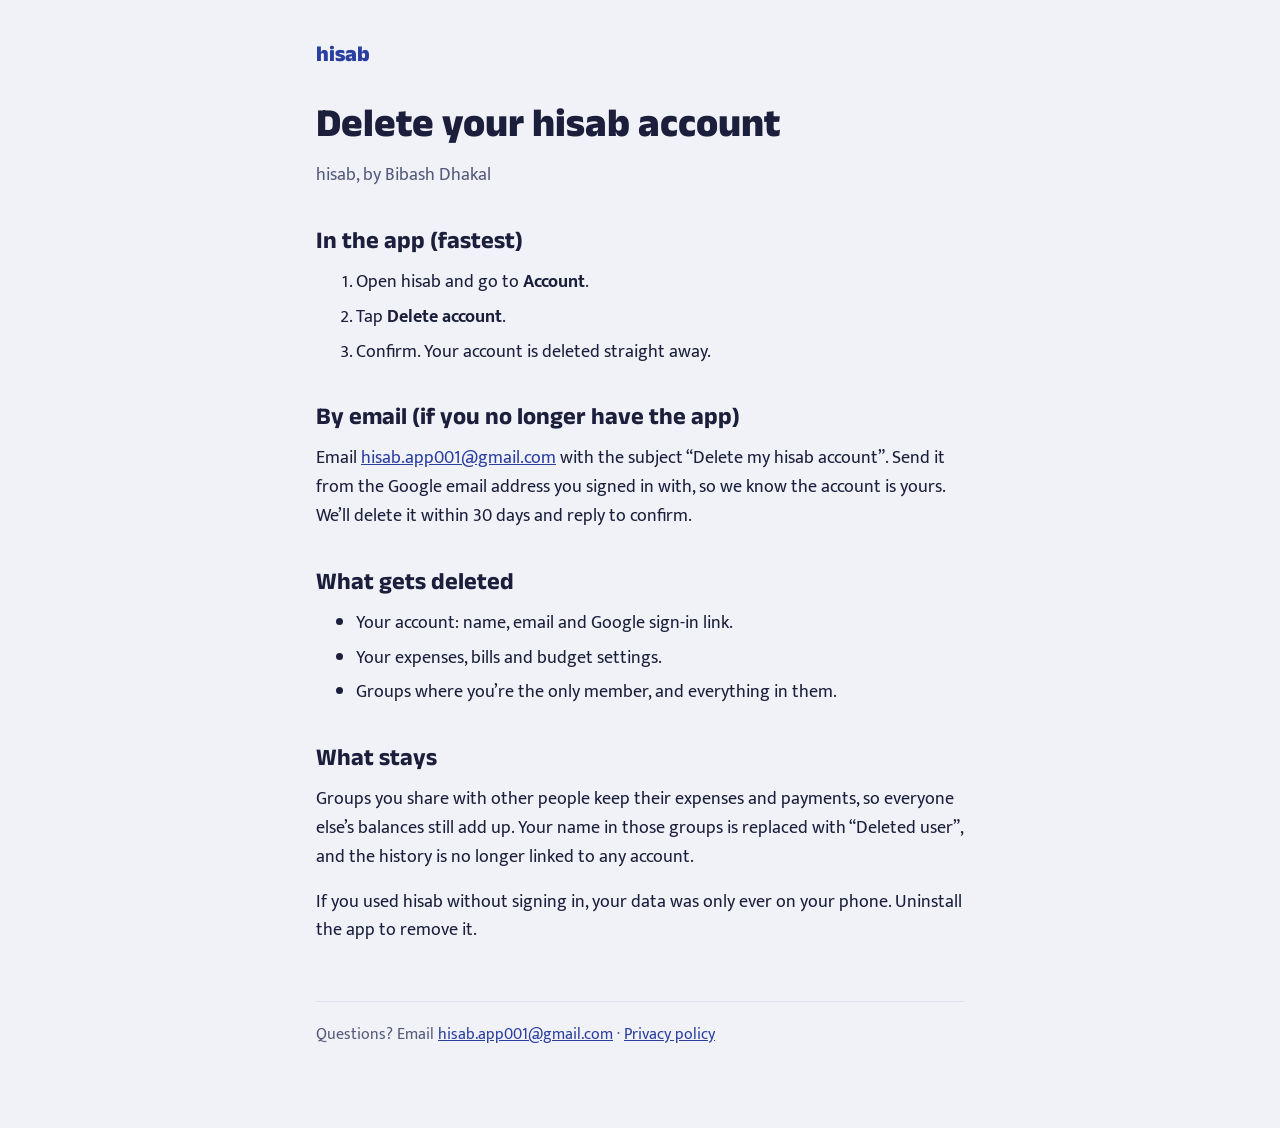
==== delete-account.html @ 09f662d0 "Privacy policy and delete-account pages Co-Authored-By: Claude Opus 5.5 <noreply@anthropic.com>" ====
<!doctype html>
<html lang="en-AU">
<head>
  <meta charset="utf-8">
  <meta name="viewport" content="width=device-width, initial-scale=1">
  <title>Delete your hisab account</title>
  <meta name="description" content="How to delete your hisab account and data, in the app or by email.">
  <link rel="preconnect" href="https://fonts.googleapis.com">
  <link rel="preconnect" href="https://fonts.gstatic.com" crossorigin>
  <link href="https://fonts.googleapis.com/css2?family=Anek+Devanagari:wght@700;800&family=Mukta:wght@400;600&display=swap" rel="stylesheet">
  <link rel="stylesheet" href="style.css">
</head>
<body>
  <main>
    <a class="brand" href="./">hisab</a>
    <h1>Delete your hisab account</h1>
    <p class="updated">hisab, by Bibash Dhakal</p>

    <h2>In the app (fastest)</h2>
    <ol>
      <li>Open hisab and go to <strong>Account</strong>.</li>
      <li>Tap <strong>Delete account</strong>.</li>
      <li>Confirm. Your account is deleted straight away.</li>
    </ol>

    <h2>By email (if you no longer have the app)</h2>
    <p>Email <a href="mailto:hisab.app001@gmail.com?subject=Delete%20my%20hisab%20account">hisab.app001@gmail.com</a> with the subject “Delete my hisab account”. Send it from the Google email address you signed in with, so we know the account is yours. We’ll delete it within 30 days and reply to confirm.</p>

    <h2>What gets deleted</h2>
    <ul>
      <li>Your account: name, email and Google sign-in link.</li>
      <li>Your expenses, bills and budget settings.</li>
      <li>Groups where you’re the only member, and everything in them.</li>
    </ul>

    <h2>What stays</h2>
    <p>Groups you share with other people keep their expenses and payments, so everyone else’s balances still add up. Your name in those groups is replaced with “Deleted user”, and the history is no longer linked to any account.</p>
    <p>If you used hisab without signing in, your data was only ever on your phone. Uninstall the app to remove it.</p>

    <footer>Questions? Email <a href="mailto:hisab.app001@gmail.com">hisab.app001@gmail.com</a> · <a href="privacy.html">Privacy policy</a></footer>
  </main>
</body>
</html>
---- style.css ----
:root {
  --bg: #f1f2f8;
  --surface: #ffffff;
  --text: #1b1f3b;
  --muted: #555b7a;
  --brand: #2b3fa0;
  --line: #dfe2ee;
}
@media (prefers-color-scheme: dark) {
  :root {
    --bg: #12142a;
    --surface: #1c1f3a;
    --text: #eef0fa;
    --muted: #a9aecb;
    --brand: #9fb0ff;
    --line: #2e3256;
  }
}

* { box-sizing: border-box; }

body {
  margin: 0;
  background: var(--bg);
  color: var(--text);
  font-family: 'Mukta', system-ui, sans-serif;
  font-size: 18px;
  line-height: 1.6;
}

main {
  max-width: 680px;
  margin: 0 auto;
  padding: 40px 16px 80px;
}

.brand {
  display: inline-block;
  font-family: 'Anek Devanagari', 'Mukta', sans-serif;
  font-weight: 800;
  font-size: 22px;
  color: var(--brand);
  text-decoration: none;
  margin-bottom: 32px;
}

h1 {
  font-family: 'Anek Devanagari', 'Mukta', sans-serif;
  font-weight: 800;
  font-size: 40px;
  line-height: 1.15;
  margin: 0 0 8px;
}

h2 {
  font-family: 'Anek Devanagari', 'Mukta', sans-serif;
  font-weight: 700;
  font-size: 24px;
  line-height: 1.25;
  margin: 40px 0 8px;
}

p, ul, ol { margin: 0 0 16px; }
li { margin-bottom: 6px; }

.updated { color: var(--muted); margin-bottom: 32px; }

.summary {
  background: var(--surface);
  border: 1px solid var(--line);
  border-radius: 20px;
  padding: 20px 24px;
}
.summary ul { margin: 0; padding-left: 20px; }

a { color: var(--brand); }
a:focus-visible { outline: 3px solid var(--brand); outline-offset: 2px; border-radius: 4px; }

.links { display: flex; flex-wrap: wrap; gap: 12px; margin-top: 24px; }
.links a {
  background: var(--surface);
  border: 1px solid var(--line);
  border-radius: 999px;
  padding: 10px 20px;
  text-decoration: none;
  font-weight: 600;
}

footer {
  margin-top: 56px;
  padding-top: 20px;
  border-top: 1px solid var(--line);
  color: var(--muted);
  font-size: 16px;
}
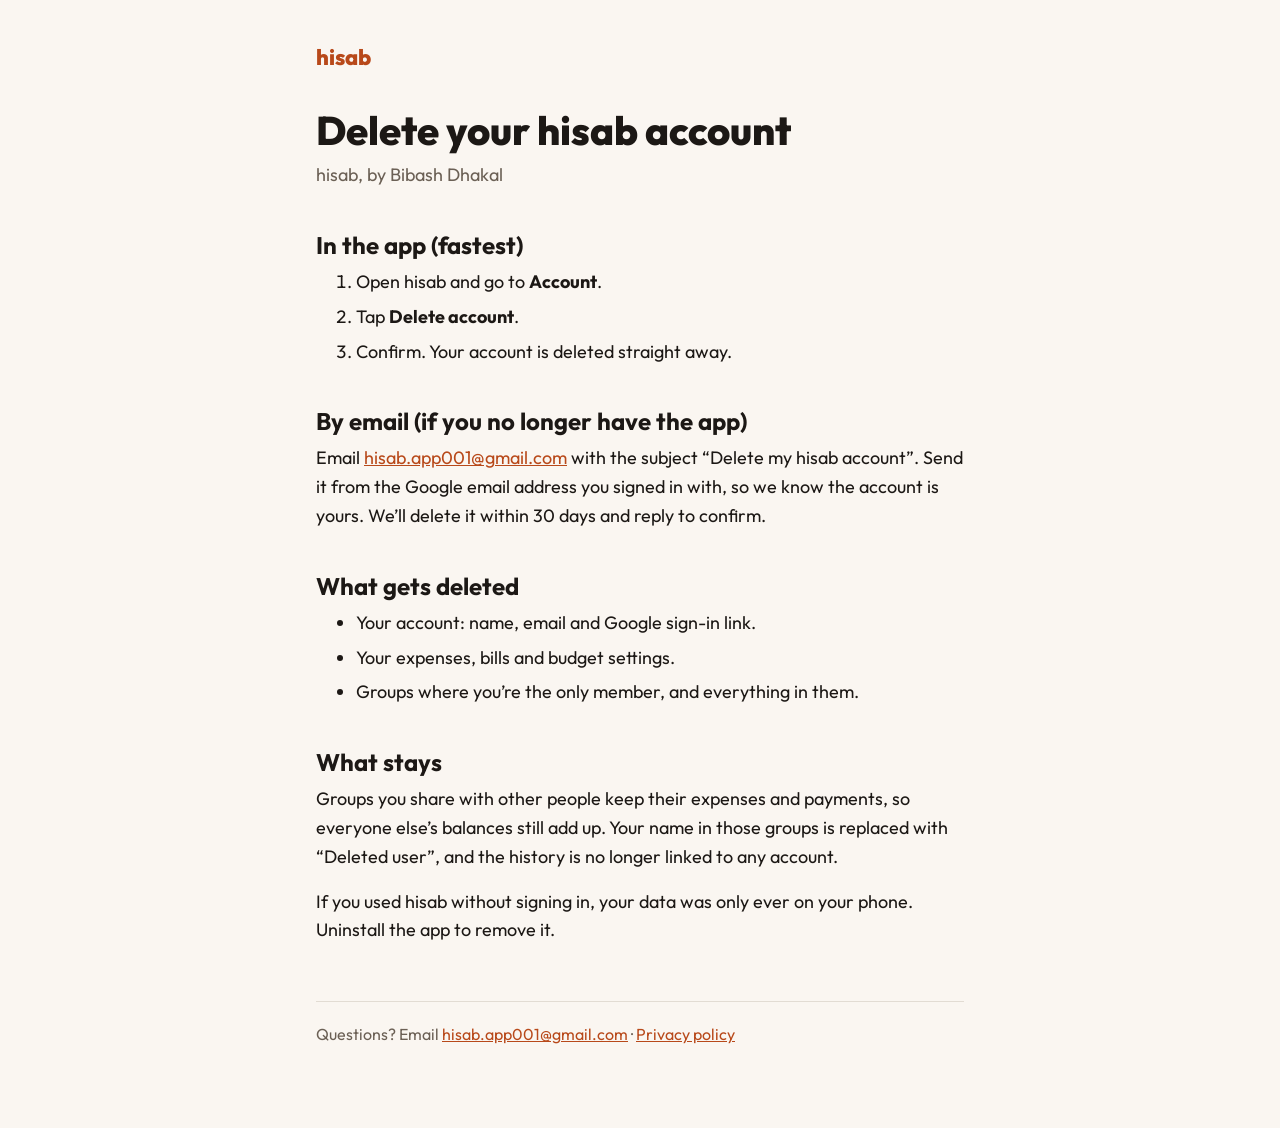
==== commit e5d91237: "Match the app's look: warm paper/ink palette, ember links, Outfit font Co-Authored-By: Claude Opus 5" ====
--- a/delete-account.html
+++ b/delete-account.html
@@ -2,12 +2,14 @@
 <html lang="en-AU">
 <head>
   <meta charset="utf-8">
+  <meta name="theme-color" content="#faf6f1" media="(prefers-color-scheme: light)">
+  <meta name="theme-color" content="#1c1815" media="(prefers-color-scheme: dark)">
   <meta name="viewport" content="width=device-width, initial-scale=1">
   <title>Delete your hisab account</title>
   <meta name="description" content="How to delete your hisab account and data, in the app or by email.">
   <link rel="preconnect" href="https://fonts.googleapis.com">
   <link rel="preconnect" href="https://fonts.gstatic.com" crossorigin>
-  <link href="https://fonts.googleapis.com/css2?family=Anek+Devanagari:wght@700;800&family=Mukta:wght@400;600&display=swap" rel="stylesheet">
+  <link href="https://fonts.googleapis.com/css2?family=Outfit:wght@400;500;700;800&display=swap" rel="stylesheet">
   <link rel="stylesheet" href="style.css">
 </head>
 <body>
--- a/style.css
+++ b/style.css
@@ -1,19 +1,24 @@
 :root {
-  --bg: #f1f2f8;
+  /* Same palette as the hisab app: warm paper, warm near-black, ember. */
+  --bg: #faf6f1;
   --surface: #ffffff;
-  --text: #1b1f3b;
-  --muted: #555b7a;
-  --brand: #2b3fa0;
-  --line: #dfe2ee;
+  --text: #1c1815;
+  --muted: #6b6055;
+  --brand: #b8491a;      /* links and small highlights */
+  --button: #1c1815;     /* main button, like the app */
+  --on-button: #faf6f1;
+  --line: #e2dcd3;
 }
 @media (prefers-color-scheme: dark) {
   :root {
-    --bg: #12142a;
-    --surface: #1c1f3a;
-    --text: #eef0fa;
-    --muted: #a9aecb;
-    --brand: #9fb0ff;
-    --line: #2e3256;
+    --bg: #1c1815;
+    --surface: #241f1a;
+    --text: #f0ece6;
+    --muted: #a79c8d;
+    --brand: #e8854f;
+    --button: #f0ece6;
+    --on-button: #1c1815;
+    --line: #3a3329;
   }
 }
 
@@ -23,7 +28,7 @@
   margin: 0;
   background: var(--bg);
   color: var(--text);
-  font-family: 'Mukta', system-ui, sans-serif;
+  font-family: 'Outfit', system-ui, sans-serif;
   font-size: 18px;
   line-height: 1.6;
 }
@@ -36,7 +41,7 @@
 
 .brand {
   display: inline-block;
-  font-family: 'Anek Devanagari', 'Mukta', sans-serif;
+  font-family: 'Outfit', system-ui, sans-serif;
   font-weight: 800;
   font-size: 22px;
   color: var(--brand);
@@ -45,7 +50,7 @@
 }
 
 h1 {
-  font-family: 'Anek Devanagari', 'Mukta', sans-serif;
+  font-family: 'Outfit', system-ui, sans-serif;
   font-weight: 800;
   font-size: 40px;
   line-height: 1.15;
@@ -53,7 +58,7 @@
 }
 
 h2 {
-  font-family: 'Anek Devanagari', 'Mukta', sans-serif;
+  font-family: 'Outfit', system-ui, sans-serif;
   font-weight: 700;
   font-size: 24px;
   line-height: 1.25;
@@ -93,3 +98,49 @@
   color: var(--muted);
   font-size: 16px;
 }
+
+/* Join page */
+[hidden] { display: none !important; }
+
+.code-card {
+  background: var(--surface);
+  border: 1px solid var(--line);
+  border-radius: 20px;
+  padding: 20px 24px;
+  text-align: center;
+}
+.code-label { color: var(--muted); margin: 0; }
+.code {
+  font-family: 'Outfit', system-ui, sans-serif;
+  font-weight: 800;
+  font-size: 44px;
+  letter-spacing: 0.2em;
+  margin: 4px 0 12px;
+  padding-left: 0.2em; /* balance the trailing letter-spacing */
+}
+.copy {
+  font: inherit;
+  font-weight: 600;
+  font-size: 16px;
+  color: var(--brand);
+  background: none;
+  border: 1px solid var(--line);
+  border-radius: 999px;
+  padding: 6px 16px;
+  cursor: pointer;
+}
+.copy:focus-visible, .button:focus-visible { outline: 3px solid var(--brand); outline-offset: 2px; }
+
+.actions { display: flex; flex-direction: column; gap: 12px; margin: 24px 0 8px; }
+.button {
+  display: block;
+  text-align: center;
+  background: var(--surface);
+  border: 1px solid var(--line);
+  border-radius: 999px;
+  padding: 12px 20px;
+  font-weight: 600;
+  text-decoration: none;
+}
+.button.primary { background: var(--button); border-color: var(--button); color: var(--on-button); }
+.note { color: var(--muted); }
